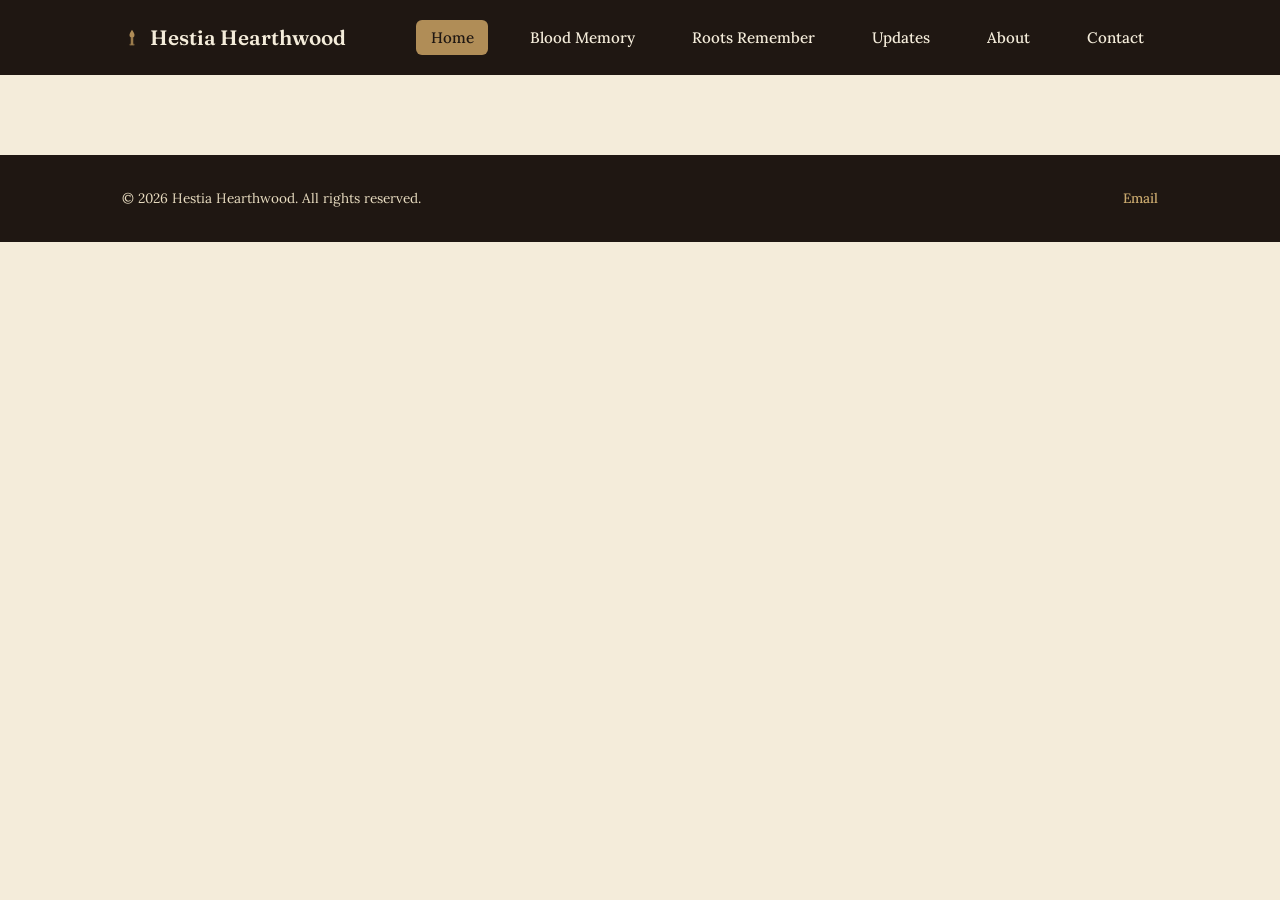
==== index.html @ f43a965c "added nav, so site exists on all pages" ====
<!DOCTYPE html>
<html lang="en">
    <head>
        <meta charset="UTF-8">
        <meta name="viewport" content="width=device-width, initial-scale=1.0">
        <title>Hestia Hearthwood | Author</title>
        <link rel="preconnect" href="https://fonts.googleapis.com">
        <link rel="preconnect" href="https://fonts.gstatic.com" crossorigin>
        <link rel="stylesheet" href="css/styles.css">
    </head>
    <body data-page="home">
        <header>
            <nav>
                <a href="index.html" class="logo">
                    <svg class="candle-icon" viewBox="0 0 24 24" fill="none" xmlns="http://www.w3.org/2000/svg" aria-hidden="true">
                        <path d="M12 2C12 2 9 6 9 8.5C9 10.43 10.34 12 12 12C13.66 12 15 10.43 15 8.5C15 6 12 2 12 2Z" fill="currentColor"/>
                        <rect x="10.5" y="12" width="3" height="8" rx="0.5" fill="currentColor" opacity="0.85"/>
                        <rect x="9" y="19" width="6" height="2" rx="0.5" fill="currentColor" opacity="0.6"/>
                    </svg>
                    Hestia Hearthwood
                </a>
                <ul class="nav-links" id="nav-links"></ul>
                <button class="hamburger" id="hamburger" aria-label="Toggle navigation menu">
                    <span></span>
                    <span></span>
                    <span></span>
                </button>
            </nav>
        </header>

        <main>
            <div id="home-intro-root"></div>
            <div id="home-books-root"></div>
            <div id="home-about-teaser-root"></div>
        </main>

        <footer>
            <div id="footer-root"></div>
        </footer>

        <script src="js/site.js"></script>
        <script src="js/home.js"></script>
    </body>
</html>
---- css/styles.css ----
/* ============================================================
   FONTS
   ============================================================ */
@import url('https://fonts.googleapis.com/css2?family=Fraunces:opsz,wght@9..144,500;9..144,600;9..144,700&family=Lora:wght@400;500;600&display=swap');


/* ============================================================
   1. GLOBAL VARIABLES
   ============================================================ */
:root {
  --color-ink: #1f1712;
  --color-parchment: #f4ecda;
  --color-parchment-dim: #e8dcc0;
  --color-gold: #b08d57;
  --color-gold-light: #c9a96e;
  --color-burgundy: #6b1f2a;
  --color-burgundy-dark: #4e161e;
  --color-roots: #7fae4d;
  --color-roots-dark: #5e8a35;
  --color-roots-accent: #f2f2ec;
  --color-muted: #7a6a5c;

  --font-heading: 'Fraunces', serif;
  --font-body: 'Lora', serif;
}


/* ============================================================
   2. RESET + BASE ELEMENTS
   ============================================================ */
html, body {
  margin: 0;
  padding: 0;
  height: 100%;
}

* {
  margin: 0;
  padding: 0;
  box-sizing: border-box;
}

body {
  font-family: var(--font-body);
  line-height: 1.7;
  color: var(--color-ink);
  background-color: var(--color-parchment);
}

h1, h2, h3, h4 {
  font-family: var(--font-heading);
  font-weight: 600;
}

a {
  color: inherit;
  text-decoration: none;
}

a:hover {
  text-decoration: underline;
}


/* ============================================================
   3. NAV
   ============================================================ */
header {
  background-color: var(--color-ink);
  position: sticky;
  top: 0;
  z-index: 10;
}

nav {
  display: flex;
  justify-content: space-between;
  align-items: center;
  max-width: 1100px;
  margin: 0 auto;
  padding: 1.25rem 2rem;
  flex-wrap: wrap;
}

.logo {
  display: flex;
  align-items: center;
  gap: 0.5rem;
  font-family: var(--font-heading);
  font-weight: 600;
  font-size: 1.3rem;
  color: var(--color-parchment);
}

.candle-icon {
  width: 20px;
  height: 20px;
  color: var(--color-gold);
  flex-shrink: 0;
}

.nav-links {
  display: flex;
  gap: 1.75rem;
  list-style: none;
}

.nav-links a {
  text-decoration: none;
  color: var(--color-parchment);
  font-weight: 500;
  font-size: 0.95rem;
  padding: 0.5rem 0.9rem;
  border-radius: 6px;
  transition: background-color 0.2s ease, color 0.2s ease;
}

.nav-links a:hover {
  background-color: var(--color-gold);
  color: var(--color-ink);
  text-decoration: none;
}

.nav-links a.active {
  background-color: var(--color-gold);
  color: var(--color-ink);
}

.hamburger {
  display: none;
  flex-direction: column;
  justify-content: space-between;
  width: 28px;
  height: 20px;
  background: none;
  border: none;
  cursor: pointer;
  padding: 0;
}

.hamburger span {
  display: block;
  width: 100%;
  height: 3px;
  background-color: var(--color-parchment);
  border-radius: 2px;
}


/* ============================================================
   4. FOOTER
   ============================================================ */
footer {
  background-color: var(--color-ink);
  margin-top: 5rem;
}

.footer-content {
  display: flex;
  justify-content: space-between;
  align-items: center;
  max-width: 1100px;
  margin: 0 auto;
  padding: 2rem;
  flex-wrap: wrap;
  gap: 1rem;
}

.footer-content p {
  color: var(--color-parchment-dim);
  font-size: 0.85rem;
}

.footer-links {
  display: flex;
  gap: 1.5rem;
}

.footer-links a {
  color: var(--color-gold-light);
  font-size: 0.85rem;
  font-weight: 500;
}

.footer-links a:hover {
  color: var(--color-parchment);
}


/* ============================================================
   5. BUTTONS + CTAs
   ============================================================ */
.btn {
  display: inline-block;
  background-color: var(--color-gold);
  color: var(--color-ink);
  padding: 0.7rem 1.75rem;
  border-radius: 10px;
  font-weight: 600;
  font-size: 0.95rem;
  transition: background-color 0.2s ease, transform 0.15s ease;
}

.btn:hover {
  background-color: var(--color-gold-light);
  text-decoration: none;
  transform: translateY(-1px);
}

.btn-burgundy {
  background-color: var(--color-burgundy);
  color: var(--color-parchment);
}

.btn-burgundy:hover {
  background-color: var(--color-burgundy-dark);
}

.btn-roots {
  background-color: var(--color-roots);
  color: var(--color-ink);
  border: 1.5px solid var(--color-roots-accent);
}

.btn-roots:hover {
  background-color: var(--color-roots-dark);
}

.btn-disabled {
  background-color: var(--color-muted);
  color: var(--color-parchment);
  cursor: default;
}

.btn-disabled:hover {
  background-color: var(--color-muted);
  text-decoration: none;
  transform: none;
}


/* ============================================================
   6. SHARED PAGE INTRO / BODY SPACING
   Same split pattern from the dev site: intro pads its top only,
   the section below pads its bottom only, so stacked sections
   don't double up their gap.
   ============================================================ */
.page-intro {
  max-width: 900px;
  margin: 0 auto;
  padding: 3.5rem 2rem 0.5rem;
  text-align: center;
}

.page-intro h1, .page-intro h2 {
  font-size: 2.4rem;
  margin-bottom: 0.75rem;
}

.page-intro p {
  color: var(--color-muted);
  font-size: 1.1rem;
}

.page-section {
  max-width: 900px;
  margin: 0 auto;
  padding: 1rem 2rem 4rem;
}


/* ============================================================
   7. HOME PAGE
   ============================================================ */
.book-grid {
  display: grid;
  grid-template-columns: repeat(auto-fit, minmax(280px, 1fr));
  gap: 2rem;
  margin-top: 1rem;
}

.book-card {
  background-color: white;
  border-radius: 16px;
  padding: 1.75rem;
  box-shadow: 0 6px 20px rgba(31, 23, 18, 0.1);
  border-top: 4px solid var(--color-gold);
}

.book-card.accent-burgundy {
  border-top-color: var(--color-burgundy);
}

.book-card.accent-roots {
  border-top-color: var(--color-roots);
}

.book-status {
  display: inline-block;
  font-size: 0.75rem;
  font-weight: 600;
  color: var(--color-ink);
  background-color: var(--color-parchment-dim);
  border-radius: 12px;
  padding: 0.2rem 0.75rem;
  margin-bottom: 0.75rem;
}

.book-card h3 {
  font-size: 1.4rem;
  margin-bottom: 0.6rem;
}

.book-card p {
  color: var(--color-muted);
  font-size: 0.95rem;
  margin-bottom: 1.25rem;
}

.about-teaser {
  text-align: center;
  max-width: 700px;
  margin: 0 auto;
  padding: 1rem 2rem 4rem;
}

.about-teaser h2 {
  font-size: 1.75rem;
  margin-bottom: 0.5rem;
}

.about-teaser p {
  color: var(--color-muted);
  margin-bottom: 1.5rem;
}


/* ============================================================
   8. BOOK DETAIL PAGES (Blood Memory & Roots Remember)
   ============================================================ */
.book-intro {
  max-width: 800px;
  margin: 0 auto;
  padding: 3.5rem 2rem 1rem;
  text-align: center;
}

.book-intro h1 {
  font-size: 2.75rem;
  margin-bottom: 0.5rem;
}

.book-intro .book-genre {
  color: var(--color-muted);
  font-size: 1rem;
  font-style: italic;
  margin-bottom: 0.75rem;
}

.book-cover-placeholder {
  width: 220px;
  height: 320px;
  margin: 0 auto 1.5rem;
  border-radius: 10px;
  background-color: var(--color-parchment-dim);
  display: flex;
  align-items: center;
  justify-content: center;
  color: var(--color-muted);
  font-size: 0.9rem;
  font-style: italic;
  box-shadow: 0 8px 24px rgba(31, 23, 18, 0.12);
}

.book-cover-placeholder img {
  width: 100%;
  height: 100%;
  object-fit: cover;
  border-radius: 10px;
}

.blurb-section {
  max-width: 700px;
  margin: 0 auto;
  padding: 1rem 2rem 2rem;
}

.blurb-section p {
  margin-bottom: 1.25rem;
  font-size: 1.05rem;
}

.blurb-hooks p {
  margin-bottom: 2rem;
  font-size: 1.15rem;
  font-weight: 500;
  text-align: center;
}

.tropes-list {
  display: flex;
  flex-wrap: wrap;
  gap: 0.6rem;
  justify-content: center;
  margin: 1.5rem 0 2rem;
}

.trope-pill {
  font-size: 0.8rem;
  font-weight: 600;
  padding: 0.3rem 0.9rem;
  border-radius: 14px;
  background-color: var(--color-parchment-dim);
  color: var(--color-ink);
}

.book-cta {
  text-align: center;
  padding-bottom: 3rem;
}


/* ============================================================
   9. UPDATES PAGE
   ============================================================ */
.updates-list {
  display: flex;
  flex-direction: column;
  gap: 1.5rem;
}

.update-entry {
  background-color: white;
  border-radius: 12px;
  padding: 1.5rem 1.75rem;
  box-shadow: 0 4px 14px rgba(31, 23, 18, 0.08);
  border-left: 3px solid var(--color-gold);
}

.update-date {
  color: var(--color-muted);
  font-size: 0.85rem;
  margin-bottom: 0.4rem;
}

.update-entry h3 {
  font-size: 1.15rem;
  margin-bottom: 0.5rem;
}

.update-entry p {
  color: var(--color-ink);
  font-size: 0.95rem;
}


/* ============================================================
   10. ABOUT PAGE
   ============================================================ */
.bio-section {
  max-width: 700px;
  margin: 0 auto;
  padding: 1rem 2rem 3rem;
}

.bio-section p {
  margin-bottom: 1.25rem;
  font-size: 1.05rem;
}


/* ============================================================
   11. CONTACT PAGE
   ============================================================ */
.contact-card {
  background-color: white;
  border-radius: 16px;
  padding: 2.25rem;
  max-width: 500px;
  margin: 0 auto;
  text-align: center;
  box-shadow: 0 6px 20px rgba(31, 23, 18, 0.1);
}

.contact-card p {
  margin-bottom: 1rem;
  color: var(--color-ink);
}


/* ============================================================
   12. MOBILE / RESPONSIVE
   ============================================================ */
@media (max-width: 768px) {
  .nav-links {
    display: none;
    flex-direction: column;
    width: 100%;
    gap: 0;
    order: 3;
  }

  .nav-links.active {
    display: flex;
  }

  .nav-links a {
    display: block;
    width: 100%;
    padding: 0.6rem 1rem;
    margin: 0.15rem 0;
  }

  .hamburger {
    display: flex;
    order: 2;
  }

  .logo {
    order: 1;
  }

  nav {
    flex-wrap: wrap;
  }
}
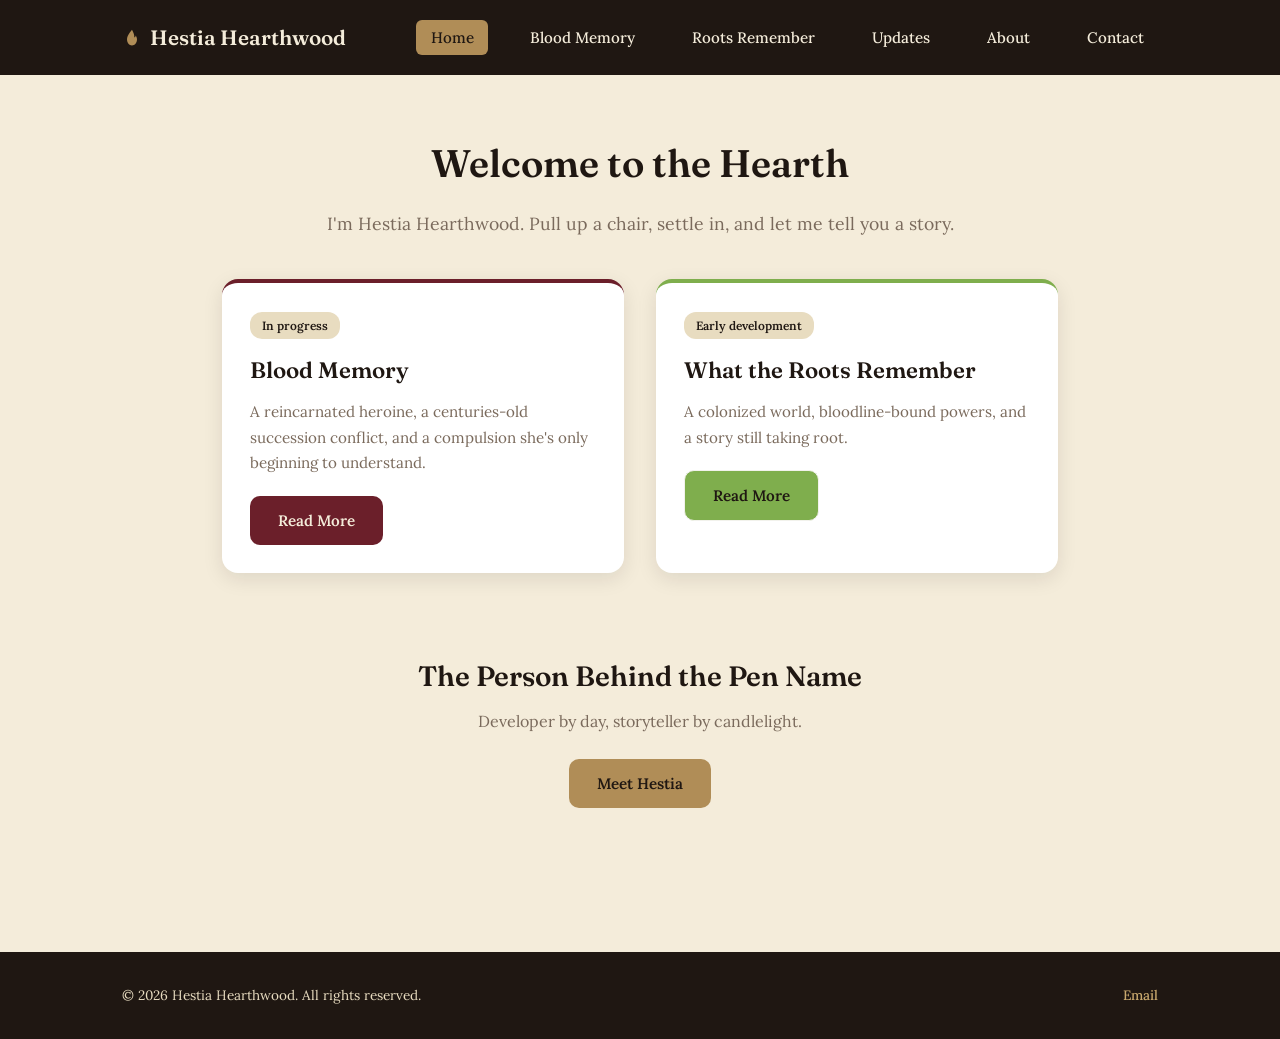
==== commit bd8a02f3: "added site info, and fixed unfortunate icon" ====
--- a/index.html
+++ b/index.html
@@ -13,9 +13,7 @@
             <nav>
                 <a href="index.html" class="logo">
                     <svg class="candle-icon" viewBox="0 0 24 24" fill="none" xmlns="http://www.w3.org/2000/svg" aria-hidden="true">
-                        <path d="M12 2C12 2 9 6 9 8.5C9 10.43 10.34 12 12 12C13.66 12 15 10.43 15 8.5C15 6 12 2 12 2Z" fill="currentColor"/>
-                        <rect x="10.5" y="12" width="3" height="8" rx="0.5" fill="currentColor" opacity="0.85"/>
-                        <rect x="9" y="19" width="6" height="2" rx="0.5" fill="currentColor" opacity="0.6"/>
+                        <path d="M12 2C12 2 6 8.5 6 13.5C6 17.6 8.7 21 12 21C15.3 21 18 17.6 18 13.5C18 11.8 17.3 10.2 16.3 9C16.4 10.5 15.5 11.5 14.7 11C15.1 8.7 14 6 12 2Z" fill="currentColor"/>
                     </svg>
                     Hestia Hearthwood
                 </a>
--- a/css/styles.css
+++ b/css/styles.css
@@ -487,6 +487,23 @@
   color: var(--color-ink);
 }
 
+.copy-email-btn {
+  display: block;
+  background: none;
+  border: none;
+  color: var(--color-gold);
+  font-weight: 600;
+  font-size: 0.85rem;
+  text-decoration: underline;
+  cursor: pointer;
+  padding: 0;
+  margin: 1rem auto 0;
+}
+
+.copy-email-btn:hover {
+  color: var(--color-burgundy);
+}
+
 
 /* ============================================================
    12. MOBILE / RESPONSIVE
